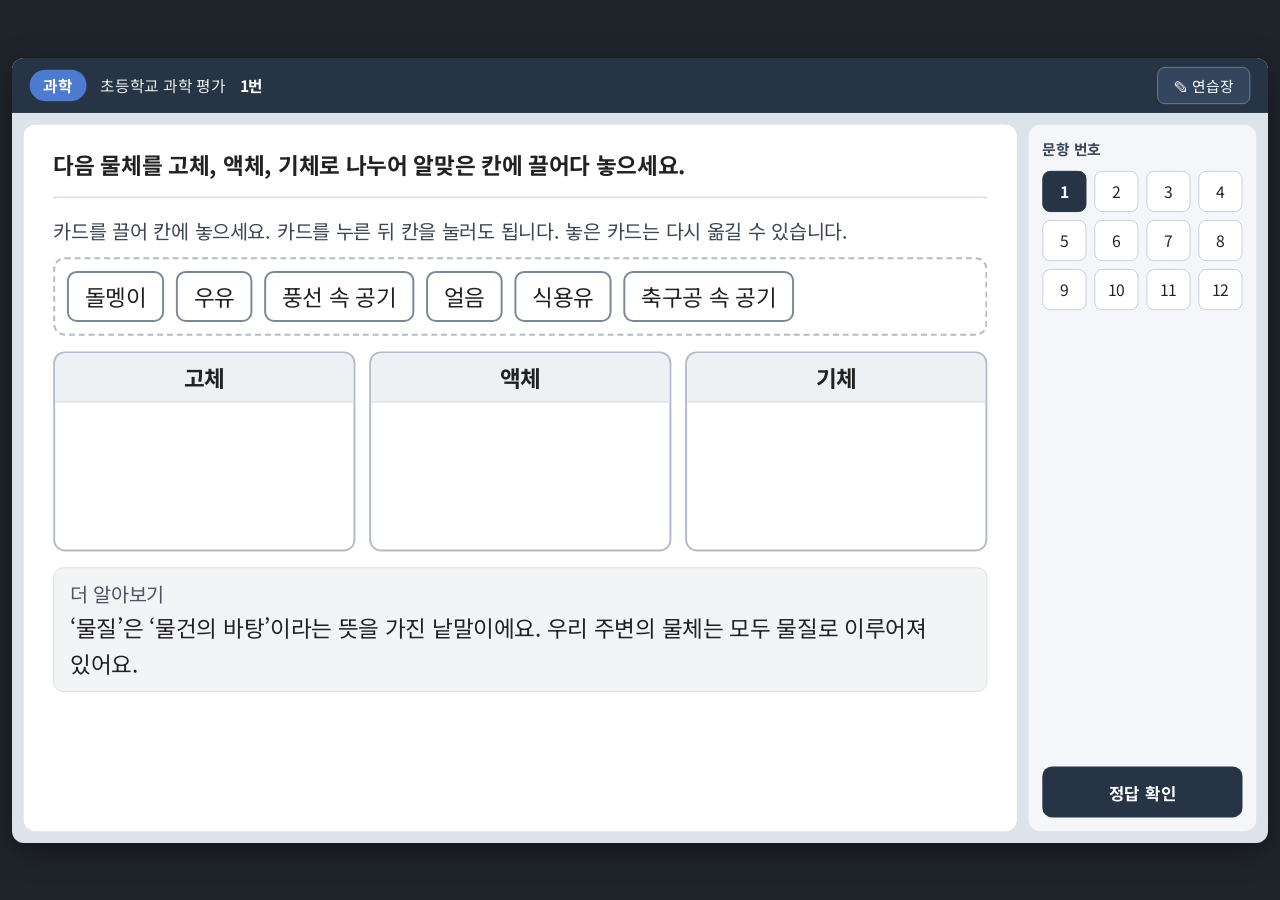
==== items/index.html @ 600858cb "평정용 12문항 추가: 최종 준거(14지표) 기준, 결함 스위치 설정 파일 - items/config.js: 준거·지표와 결함 8개의 켜고 끄기 설정 - items/items.js" ====
<!DOCTYPE html>
<html lang="ko">
<head>
<meta charset="utf-8">
<meta name="viewport" content="width=device-width, initial-scale=1">
<title>평정용 디지털 평가 문항</title>
<link rel="preconnect" href="https://fonts.googleapis.com">
<link rel="preconnect" href="https://fonts.gstatic.com" crossorigin>
<link href="https://fonts.googleapis.com/css2?family=Noto+Sans+KR:wght@400;500;700&family=Noto+Serif+KR:wght@400;700&display=swap" rel="stylesheet">
<link rel="stylesheet" href="style.css">
</head>
<body>
<div id="wrap">
  <div id="stage">
    <div id="screen">
      <!-- 1280×800 고정 캔버스 (11인치 태블릿 화면). 창 크기에 맞춰 통째로 확대·축소된다. -->
      <div id="canvas">
        <!-- ===== 플랫폼 공통 요소: 평정 대상 아님 ===== -->
        <header class="p-top">
          <span class="p-subject" id="pSubject"></span>
          <span class="p-title" id="pTitle"></span>
          <span class="p-no" id="pNo"></span>
          <button type="button" class="p-tool" id="pScratch" aria-pressed="false">✎ 연습장</button>
        </header>
        <div class="p-body">
          <!-- ===== 평정 대상 영역: 문항 화면 ===== -->
          <main class="p-main" aria-label="문항 화면">
            <div id="area"></div>
            <div id="scratch" class="p-scratch" hidden>
              <canvas id="scratchCanvas" aria-label="연습장"></canvas>
              <div class="p-scratch-bar">
                <span>연습장</span>
                <button type="button" id="scratchClear">모두 지우기</button>
                <button type="button" id="scratchClose">닫기</button>
              </div>
            </div>
          </main>
          <!-- ===== 플랫폼 공통 요소 ===== -->
          <aside class="p-side">
            <div class="p-side-t">문항 번호</div>
            <div class="p-nums" id="pNums"></div>
            <div class="p-feedback" id="pFeedback" role="status" aria-live="polite"></div>
            <button type="button" class="p-check" id="pCheck">정답 확인</button>
          </aside>
        </div>
      </div>
    </div>
  </div>
  <aside id="rpanel" hidden></aside>
</div>
<div id="ghostHost"></div>
<script src="config.js"></script>
<script src="items.js"></script>
<script src="engine.js"></script>
</body>
</html>
---- items/style.css ----
/* =========================================================
   평정용 문항 화면
   - 앞부분: 바깥 틀(창 맞추기)과 플랫폼 공통 요소 — 평정 대상 아님
   - 뒷부분: 문항 화면(.it) — 평정 대상. 결함이 꺼진 상태가 14개 지표를 모두 충족하는 기본값이다.
   ========================================================= */
:root {
  --sans: 'Noto Sans KR', 'Apple SD Gothic Neo', 'Malgun Gothic', sans-serif;
  --serif: 'Noto Serif KR', 'AppleMyungjo', 'Batang', serif;
  --blue: #2E5FA8;
  --blue-soft: #EAF1FC;
}
* { box-sizing: border-box; }
html, body { margin: 0; height: 100%; }
body { background: #1F242B; font-family: var(--sans); color: #1E2530; word-break: keep-all; }
button { font: inherit; color: inherit; }
:focus-visible { outline: 3px solid #F59E0B; outline-offset: 2px; }

#wrap { display: flex; height: 100vh; height: 100dvh; }
#stage { flex: 1; min-width: 0; display: flex; align-items: center; justify-content: center; }
#screen { position: relative; overflow: hidden; border-radius: 12px; box-shadow: 0 8px 30px rgba(0, 0, 0, .35); }
#canvas { position: absolute; top: 0; left: 0; width: 1280px; height: 800px; transform-origin: top left;
          display: flex; flex-direction: column; background: #DDE3EA; }
#ghostHost .ghost { position: fixed; z-index: 1000; pointer-events: none; transform-origin: center;
                    box-shadow: 0 8px 20px rgba(0, 0, 0, .28); font-family: var(--sans); font-size: 23px; }

/* ---------- 플랫폼 공통 요소 (평정 대상 아님) ---------- */
.p-top { flex: none; height: 56px; display: flex; align-items: center; gap: 14px; padding: 0 18px;
         background: #263445; color: #fff; }
.p-subject { padding: 4px 14px; border-radius: 999px; background: #4C7BD0; font-weight: 700; font-size: 16px; }
.p-title { font-size: 16px; opacity: .9; }
.p-no { font-size: 16px; font-weight: 700; }
.p-tool { margin-left: auto; min-height: 38px; padding: 0 16px; border-radius: 8px; border: 1px solid #6B7C93;
          background: #33465D; color: #fff; font-size: 15px; cursor: pointer; }
.p-tool.on { background: #F59E0B; border-color: #F59E0B; color: #1E2530; font-weight: 700; }
.p-body { flex: 1; min-height: 0; display: flex; gap: 12px; padding: 12px; }
.p-main { position: relative; flex: 1; min-width: 0; background: #fff; border-radius: 12px; overflow: hidden; }
#area { position: absolute; inset: 0; }
.p-side { flex: none; width: 232px; background: #F4F6F9; border-radius: 12px; padding: 14px;
          display: flex; flex-direction: column; gap: 12px; }
.p-side-t { font-weight: 700; font-size: 15px; color: #3B4656; }
.p-nums { display: grid; grid-template-columns: repeat(4, 1fr); gap: 8px; }
.p-num { height: 42px; border-radius: 8px; border: 1.5px solid #C9D0D9; background: #fff; font-size: 16px; cursor: pointer; }
.p-num.done { background: #DCE7F7; border-color: #DCE7F7; }
.p-num.on { background: #263445; border-color: #263445; color: #fff; font-weight: 700; }
.p-feedback { min-height: 48px; font-size: 16px; line-height: 1.5; color: #3B4656; }
.p-feedback.ok { color: #1B6B35; font-weight: 700; }
.p-feedback.no { color: #A33A2B; font-weight: 700; }
.p-feedback.warn { color: #7A4A00; }
.p-check { margin-top: auto; min-height: 52px; border: 0; border-radius: 10px; background: #263445; color: #fff;
           font-weight: 700; font-size: 17px; cursor: pointer; }
.p-scratch { position: absolute; inset: 0; z-index: 50; background: rgba(255, 253, 235, .55); }
.p-scratch canvas { position: absolute; inset: 0; cursor: crosshair; touch-action: none; }
.p-scratch-bar { position: absolute; top: 10px; right: 10px; display: flex; gap: 8px; align-items: center;
                 padding: 6px 8px 6px 14px; border-radius: 10px; background: #263445; color: #fff; font-size: 15px; }
.p-scratch-bar button { min-height: 36px; padding: 0 12px; border-radius: 7px; border: 0; background: #fff; color: #1E2530; font-size: 15px; cursor: pointer; }

/* 연구자 설정 칸 (?panel=1) */
#rpanel { flex: none; width: 360px; overflow-y: auto; background: #fff; padding: 18px 18px 40px; font-size: 14px; line-height: 1.5; }
#rpanel h2 { margin: 0 0 6px; font-size: 18px; }
.rp-note { color: #5B6573; margin: 0 0 12px; }
.rp-btns { display: flex; flex-wrap: wrap; gap: 6px; margin-bottom: 12px; }
.rp-btns button, .rp-go { border: 1px solid #C9D0D9; background: #F7F9FB; border-radius: 6px; padding: 5px 10px; cursor: pointer; }
.rp-list { list-style: none; margin: 0; padding: 0; display: grid; gap: 8px; }
.rp-list li { border: 1px solid #E1E6EC; border-radius: 8px; padding: 8px 10px; }
.rp-list li.cur { border-color: #2E5FA8; background: #F4F8FE; }
.rp-go { font-weight: 700; }
.rp-ind { margin: 6px 0 2px; font-weight: 700; color: #2E5FA8; }
.rp-sw { display: flex; align-items: center; gap: 6px; }
.rp-what { color: #5B6573; font-size: 13px; }
code { font-size: 12px; background: #EEF1F4; padding: 1px 4px; border-radius: 4px; }

/* =========================================================
   문항 화면 (평정 대상)
   1280×800 캔버스는 11인치 태블릿 화면을 본뜬 것이다. 23px ≈ 실제 화면 약 12pt.
   ========================================================= */
.it {
  --ifs: 23px;
  position: relative; height: 100%; overflow: auto;
  display: flex; flex-direction: column;
  padding: 22px 30px 24px;
  font-size: var(--ifs); line-height: 1.6; color: #222; background: #fff;
}

/* 문두: 맨 위 띠. 아래 선으로 지문·응답과 구분된다 */
.i-stem { flex: none; font-weight: 700; padding: 0 0 14px; margin: 0 0 18px; border-bottom: 2px solid #DDE3EA; }
.i-stem.with-fig { display: flex; align-items: center; justify-content: space-between; gap: 20px; }

/* 두 칸 배치: 왼쪽 지문·자료, 오른쪽 응답 */
.i-cols { flex: 1; min-height: 0; display: grid; grid-template-columns: 1fr 1fr; gap: 28px; align-items: start; }
.i-cols.wide-left { grid-template-columns: 1.15fr 1fr; }

/* 지문·자료 상자 */
.i-data { background: #F7F7F2; border: 1px solid #DEDDD2; border-radius: 10px; padding: 16px 18px; min-width: 0; }
.i-data svg { display: block; width: 100%; height: auto; }
.i-ptext { font-family: var(--serif); text-align: justify; word-break: break-all; }
.i-phead { margin: 0 0 8px; font-weight: 700; text-align: left; }
.i-para { margin: 0; text-indent: 1em; }
.i-ptext.poem { text-align: left; word-break: keep-all; }
.i-ptext.poem p { margin: 0; }
.i-ptext.poem .i-phead { margin-bottom: 10px; }
.i-smark b { font-family: var(--sans); font-weight: 700; }
.i-smark u { text-underline-offset: 5px; }
.i-table { width: 100%; border-collapse: collapse; background: #fff; text-align: center; }
.i-table th, .i-table td { border: 1.5px solid #9AA3AE; padding: 8px 10px; }
.i-table th { background: #EEF1F4; font-weight: 700; }
.i-note { margin: 12px 0 0; }

/* 응답 영역 */
.i-resp { min-width: 0; }
.i-resp.narrow { max-width: 520px; }
.i-guide { margin: 0 0 12px; font-size: 20px; line-height: 1.5; color: #3F4752; }

/* 선택형 */
.i-choices { list-style: none; margin: 0; padding: 0; display: grid; gap: 12px; }
.i-choice { width: 100%; display: flex; gap: 12px; align-items: flex-start; text-align: left;
            padding: 11px 16px; min-height: 58px; border-radius: 10px; border: 2px solid #C5CCD5; background: #fff;
            font-size: inherit; line-height: 1.5; cursor: pointer; }
.i-choice .i-mark { flex: none; font-weight: 700; }
.i-choice.on { border-color: var(--blue); background: var(--blue-soft); box-shadow: inset 0 0 0 1px var(--blue); }
.i-choice.on .i-mark { color: var(--blue); }
.i-choices.num .i-choice { align-items: center; }

/* 분수 */
.frac-wrap { display: inline-flex; align-items: center; gap: 2px; vertical-align: middle; }
.frac { display: inline-flex; flex-direction: column; align-items: center; line-height: 1.15; font-size: .95em; }
.frac > span { padding: 0 4px; }
.frac > span + span { border-top: 2px solid currentColor; }

/* 단답형 */
.i-answer-line { margin: 0; display: flex; align-items: center; gap: 10px; }
.i-input { font: inherit; color: #222; border: 2px solid #8C97A6; border-radius: 8px; background: #fff; padding: 6px 12px; min-height: 52px; }
.i-input:focus { outline: none; border-color: var(--blue); box-shadow: 0 0 0 3px rgba(46, 95, 168, .25); }
.i-input::placeholder { color: #737B86; }
.i-input.num { width: 6em; text-align: center; }
.i-input.word { width: 9em; }
.i-ansbox { border: 2px solid #C5CCD5; border-radius: 10px; padding: 12px 18px 18px; }
.i-ansbox-h { margin: 0 0 6px; font-weight: 700; color: #3F4752; }
.i-ansbox p:last-child { margin: 0; line-height: 2.1; }
.i-input.inline { width: 6.2em; min-height: 48px; margin: 0 6px; padding: 2px 10px; text-align: center;
                  border: 0; border-bottom: 3px solid var(--blue); border-radius: 6px 6px 0 0; background: #F1F6FD; }
/* 7번 결함(hiddenInputBlank): 입력 칸이 본문 괄호 속 빈 자리와 똑같이 보인다. 누르면 바로 쓸 수 있다. */
.i-input.inline.bare { width: 5.5em; margin: 0; padding: 0; min-height: 0; border: 0; background: transparent; box-shadow: none; }

/* 끌어 놓기 */
.i-bank { display: flex; flex-wrap: wrap; gap: 12px; min-height: 78px; padding: 12px;
          border: 2px dashed #B3BCC7; border-radius: 12px; margin-bottom: 16px; }
.i-bins { display: grid; gap: 14px; }
.i-bins.c3 { grid-template-columns: repeat(3, minmax(0, 1fr)); }
.i-bin { border: 2px solid #B3BCC7; border-radius: 12px; overflow: hidden; background: #fff; }
.i-bin-label { background: #EEF1F4; padding: 6px 12px; font-weight: 700; text-align: center; border-bottom: 1px solid #D5DBE2; }
.i-bin-drop { display: flex; flex-wrap: wrap; gap: 10px; min-height: 150px; padding: 12px; align-content: flex-start; }
.i-bank.hot, .i-bin.hot { border-color: var(--blue); background: #F4F8FE; }
.sel-mode .i-bin, .sel-mode .i-bank { border-color: #8FB0E8; }
.i-card { touch-action: none; user-select: none; -webkit-user-select: none;
          min-height: 52px; padding: 8px 16px; border-radius: 10px; border: 2px solid #7D8896; background: #fff;
          font-size: inherit; line-height: 1.4; text-align: left; cursor: grab; }
.i-card.sel { border-color: var(--blue); background: var(--blue-soft); box-shadow: 0 0 0 3px rgba(46, 95, 168, .28); }
.i-card.dragging { opacity: .35; }
/* 8번 결함(dotAfterDrop): 칸 안의 카드는 글자 없이 작은 점으로만 보인다.
   누르는 범위(52×52px)는 그대로라 조작 대상 크기는 충족한다. */
.i-card.as-dot { width: 52px; height: 52px; min-height: 0; padding: 0; border-color: transparent; background: transparent;
                 font-size: 0; position: relative; }
.i-card.as-dot::after { content: ''; position: absolute; left: 50%; top: 50%; width: 14px; height: 14px; margin: -7px 0 0 -7px;
                        border-radius: 50%; background: #5B6573; }
.i-card.as-dot.sel { background: var(--blue-soft); }
/* 분수 카드 */
.frac-bank { justify-content: center; }
.frac-bank .i-card, .i-slots .i-card { font-size: 28px; padding: 6px 22px; }
.i-slots { display: flex; align-items: stretch; gap: 10px; }
.i-slots .i-bin { flex: 1; }
.i-slots .i-bin-drop { min-height: 120px; justify-content: center; align-content: center; }
.i-lt { align-self: center; font-size: 34px; font-weight: 700; color: #3F4752; padding-top: 40px; }

/* 1번 결함(infoTrivia): 풀이에 쓰이지 않는 덧붙임 지식. 평범한 글상자(그림·강조 없음) */
.i-extra { margin-top: 16px; padding: 10px 16px; border-radius: 10px; background: #F3F4F6; border: 1px solid #DCDFE4; }
.i-extra p { margin: 0; }
.i-extra-h { font-size: 20px; color: #4B5563; }

/* 선 잇기 */
.i-match { position: relative; display: grid; grid-template-columns: 1fr 1fr; column-gap: 72px; }
.i-match.tight { grid-template-columns: .7fr 1fr; column-gap: 60px; }
.i-match.solo { max-width: 640px; }
.i-match.wide-right { grid-template-columns: .55fr 1.45fr; column-gap: 90px; max-width: 900px; }
.i-col { display: grid; gap: 14px; align-content: start; }
.i-node { touch-action: none; user-select: none; -webkit-user-select: none;
          position: relative; display: flex; align-items: center; gap: 10px; width: 100%;
          min-height: 60px; padding: 8px 14px; border-radius: 10px; border: 2px solid #C5CCD5; background: #fff;
          cursor: pointer; text-align: left; font-size: inherit; line-height: 1.45; }
/* 점은 상대 칸을 보도록 안쪽 가장자리에 둔다: 왼쪽 칸은 오른쪽 끝, 오른쪽 칸은 왼쪽 끝 */
.i-col.right .i-dot { order: -1; }
.i-node-t { flex: 1; text-align: center; }
.i-dot { flex: none; width: 18px; height: 18px; border-radius: 50%; border: 3px solid #4B5563; background: #fff; }
.i-node.linked .i-dot { background: var(--blue); border-color: var(--blue); }
.i-node.pending { border-color: var(--blue); box-shadow: 0 0 0 3px rgba(46, 95, 168, .28); }
.i-lines { position: absolute; inset: 0; width: 100%; height: 100%; overflow: visible; pointer-events: none; }
.i-lines line { stroke: var(--blue); stroke-width: 4; stroke-linecap: round; }
.i-lines line.hit { stroke: transparent; stroke-width: 22; pointer-events: stroke; cursor: pointer; }
.i-lines line.tmp { stroke-dasharray: 8 7; }

/* 5번: 지문 보기 단추와 팝업.
   팝업은 문두 띠 바로 아래(엔진이 top 을 맞춤)부터 문항 화면 아래 끝까지 덮는다. 문두는 가리지 않는다. */
.i-open { display: inline-flex; align-items: center; min-height: 52px; margin: 0 0 14px; padding: 0 20px;
          border-radius: 10px; border: 2px solid var(--blue); background: #fff; color: var(--blue); font-weight: 700; cursor: pointer; }
.i-pop { position: absolute; left: 0; right: 0; bottom: 0; z-index: 20; background: rgba(30, 37, 48, .45);
         display: flex; align-items: stretch; justify-content: center; padding: 10px 30px 20px; }
.i-pop[hidden] { display: none; }
.i-pop-card { width: 100%; max-width: 820px; background: #fff; border-radius: 12px; padding: 14px 26px 20px;
              overflow-y: auto; box-shadow: 0 10px 30px rgba(0, 0, 0, .25); }
.i-pop-close { display: block; margin: 0 0 8px auto; min-height: 44px; padding: 0 16px; border: 0; border-radius: 8px;
               background: #E5E8EC; cursor: pointer; font-size: 18px; }

/* 4번: 핵심 조건 강조 (결함 없는 판) */
.em-key { font-weight: 700; text-decoration: underline; text-underline-offset: 5px; text-decoration-thickness: 2px; }
/* 4번 결함(overEmphasis): 어구마다 서로 다른 강조. 대비는 모두 4.5:1 이상 */
.i-stem .x1, .i-stem .x2, .i-stem .x3, .i-stem .x4, .i-stem .x5 { font-weight: 700; }
.i-stem .x1 { color: #B42318; }
.i-stem .x2 { color: #1554A8; text-decoration: underline wavy; text-underline-offset: 6px; }
.i-stem .x3 { background: #FFE58A; padding: 0 3px; }
.i-stem .x4 { text-decoration: underline; text-underline-offset: 5px; text-decoration-thickness: 2px; }
.i-stem .x5 { color: #fff; background: #1554A8; padding: 0 5px; border-radius: 4px; }
.i-stem:has(.x1) { font-weight: 400; }

/* 2번 결함(bigMascot): 문두 옆의 큰 정지 캐릭터 */
.i-mascot { flex: none; width: 168px; height: 168px; margin: -8px 0 -6px; }

/* 6번: 모눈 그림 */
.i-figs { display: flex; gap: 24px; align-items: flex-start; justify-content: center; flex-wrap: wrap; }
.i-fig { margin: 0; }
.i-fig figcaption { font-weight: 700; margin-bottom: 4px; }
.i-fig svg { width: auto; }
/* 6번 결함(farApartFigures): (가)는 왼쪽 위, (나)는 오른쪽 아래 */
.i-far { flex: 1; min-height: 0; display: grid; grid-template-columns: 1fr 1fr; grid-template-rows: auto 1fr; gap: 24px 28px; }
.i-far .far-a { grid-column: 1; grid-row: 1; justify-self: start; }
.i-far .far-r { grid-column: 2; grid-row: 1; }
.i-far .far-b { grid-column: 2; grid-row: 2; justify-self: end; align-self: end; }
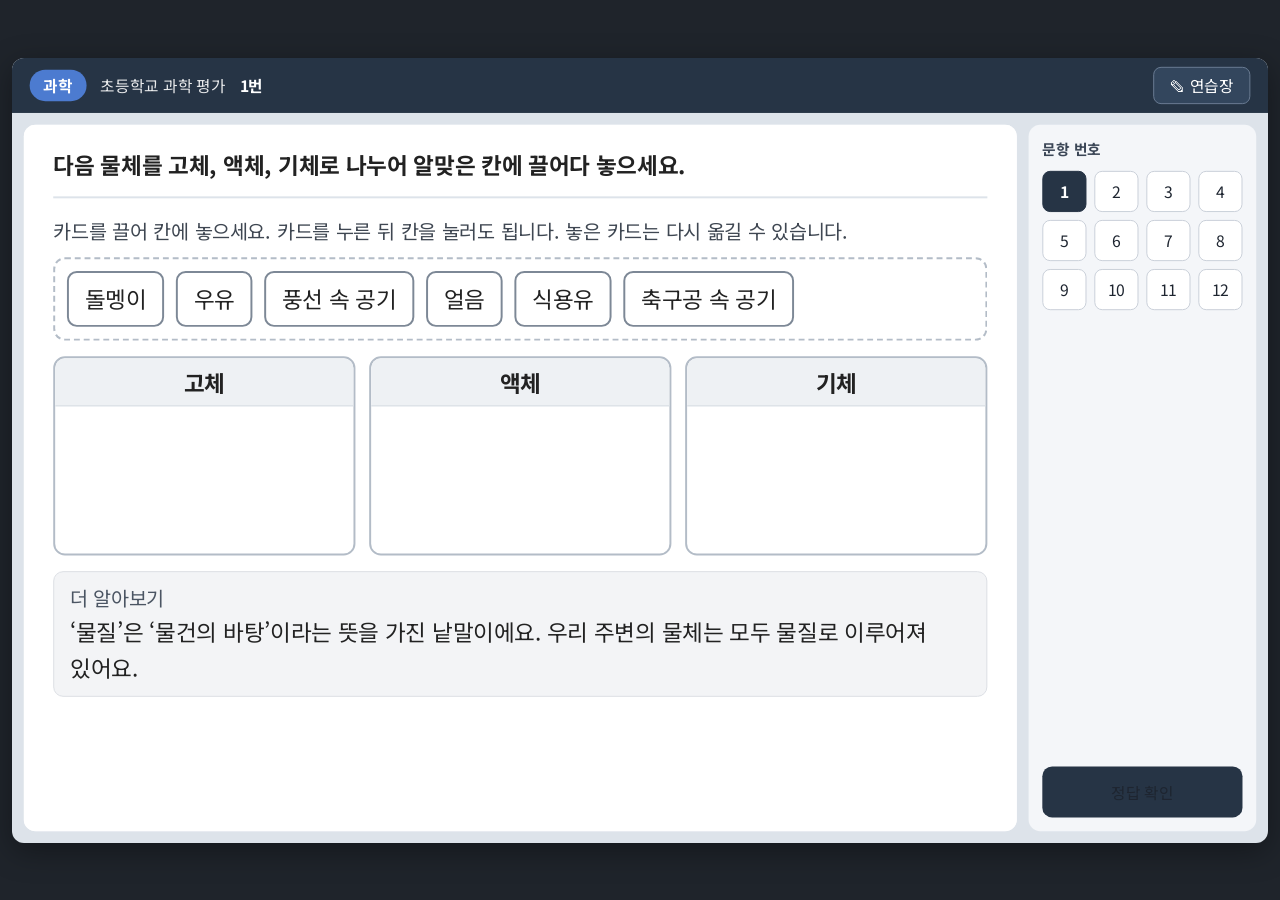
==== commit 337f79bb: "문항 화면 공용 모듈 분리와 Code.gs 초안 (초·중 세트 분리 전 중간 저장) - items/runtime.js: 플랫폼 틀과 응답 조작을 미리보기·평정 조사 화면이 함께 쓰" ====
--- a/items/index.html
+++ b/items/index.html
@@ -7,50 +7,21 @@
 <link rel="preconnect" href="https://fonts.googleapis.com">
 <link rel="preconnect" href="https://fonts.gstatic.com" crossorigin>
 <link href="https://fonts.googleapis.com/css2?family=Noto+Sans+KR:wght@400;500;700&family=Noto+Serif+KR:wght@400;700&display=swap" rel="stylesheet">
-<link rel="stylesheet" href="style.css">
+<link rel="stylesheet" href="page.css">
+<link rel="stylesheet" href="item.css">
 </head>
 <body>
 <div id="wrap">
   <div id="stage">
-    <div id="screen">
-      <!-- 1280×800 고정 캔버스 (11인치 태블릿 화면). 창 크기에 맞춰 통째로 확대·축소된다. -->
-      <div id="canvas">
-        <!-- ===== 플랫폼 공통 요소: 평정 대상 아님 ===== -->
-        <header class="p-top">
-          <span class="p-subject" id="pSubject"></span>
-          <span class="p-title" id="pTitle"></span>
-          <span class="p-no" id="pNo"></span>
-          <button type="button" class="p-tool" id="pScratch" aria-pressed="false">✎ 연습장</button>
-        </header>
-        <div class="p-body">
-          <!-- ===== 평정 대상 영역: 문항 화면 ===== -->
-          <main class="p-main" aria-label="문항 화면">
-            <div id="area"></div>
-            <div id="scratch" class="p-scratch" hidden>
-              <canvas id="scratchCanvas" aria-label="연습장"></canvas>
-              <div class="p-scratch-bar">
-                <span>연습장</span>
-                <button type="button" id="scratchClear">모두 지우기</button>
-                <button type="button" id="scratchClose">닫기</button>
-              </div>
-            </div>
-          </main>
-          <!-- ===== 플랫폼 공통 요소 ===== -->
-          <aside class="p-side">
-            <div class="p-side-t">문항 번호</div>
-            <div class="p-nums" id="pNums"></div>
-            <div class="p-feedback" id="pFeedback" role="status" aria-live="polite"></div>
-            <button type="button" class="p-check" id="pCheck">정답 확인</button>
-          </aside>
-        </div>
-      </div>
-    </div>
+    <!-- 1280×800 고정 캔버스 (11인치 태블릿 화면). 창 크기에 맞춰 통째로 확대·축소된다.
+         플랫폼 틀과 문항 화면은 runtime.js 가 이 안에 그린다. -->
+    <div id="screen"><div id="canvas"></div></div>
   </div>
   <aside id="rpanel" hidden></aside>
 </div>
-<div id="ghostHost"></div>
 <script src="config.js"></script>
 <script src="items.js"></script>
+<script src="runtime.js"></script>
 <script src="engine.js"></script>
 </body>
 </html>
--- a/items/page.css
+++ b/items/page.css
@@ -0,0 +1,33 @@
+/* 미리보기 페이지(items/index.html) 전용 — 창 맞추기와 연구자 설정 칸.
+   평정 조사 화면(/index.html)은 이 파일을 쓰지 않는다. */
+:root {
+  --sans: 'Noto Sans KR', 'Apple SD Gothic Neo', 'Malgun Gothic', sans-serif;
+  --serif: 'Noto Serif KR', 'AppleMyungjo', 'Batang', serif;
+  --blue: #2E5FA8;
+  --blue-soft: #EAF1FC;
+}
+* { box-sizing: border-box; }
+html, body { margin: 0; height: 100%; }
+body { background: #1F242B; font-family: var(--sans); color: #1E2530; word-break: keep-all; }
+button { font: inherit; color: inherit; }
+:focus-visible { outline: 3px solid #F59E0B; outline-offset: 2px; }
+
+#wrap { display: flex; height: 100vh; height: 100dvh; }
+#stage { flex: 1; min-width: 0; display: flex; align-items: center; justify-content: center; }
+#screen { position: relative; overflow: hidden; border-radius: 12px; box-shadow: 0 8px 30px rgba(0, 0, 0, .35); }
+#canvas { position: absolute; top: 0; left: 0; width: 1280px; height: 800px; transform-origin: top left; }
+
+/* 연구자 설정 칸 (?panel=1) */
+#rpanel { flex: none; width: 360px; overflow-y: auto; background: #fff; padding: 18px 18px 40px; font-size: 14px; line-height: 1.5; }
+#rpanel h2 { margin: 0 0 6px; font-size: 18px; }
+.rp-note { color: #5B6573; margin: 0 0 12px; }
+.rp-btns { display: flex; flex-wrap: wrap; gap: 6px; margin-bottom: 12px; }
+.rp-btns button, .rp-go { border: 1px solid #C9D0D9; background: #F7F9FB; border-radius: 6px; padding: 5px 10px; cursor: pointer; }
+.rp-list { list-style: none; margin: 0; padding: 0; display: grid; gap: 8px; }
+.rp-list li { border: 1px solid #E1E6EC; border-radius: 8px; padding: 8px 10px; }
+.rp-list li.cur { border-color: #2E5FA8; background: #F4F8FE; }
+.rp-go { font-weight: 700; }
+.rp-ind { margin: 6px 0 2px; font-weight: 700; color: #2E5FA8; }
+.rp-sw { display: flex; align-items: center; gap: 6px; }
+.rp-what { color: #5B6573; font-size: 13px; }
+code { font-size: 12px; background: #EEF1F4; padding: 1px 4px; border-radius: 4px; }
--- a/items/item.css
+++ b/items/item.css
@@ -0,0 +1,218 @@
+/* =========================================================
+   문항 화면 + 플랫폼 공통 요소 (items/runtime.js 가 그림)
+   미리보기(items/index.html)와 평정 조사 화면(/index.html)이 함께 쓴다.
+   - .p-* : 플랫폼 공통 요소(연습장·문항 번호·정답 확인) — 평정 대상 아님
+   - .it  : 문항 화면 — 평정 대상. 결함이 꺼진 상태가 14개 지표를 모두 충족하는 기본값이다.
+   ========================================================= */
+.p-frame {
+  --sans: 'Noto Sans KR', 'Apple SD Gothic Neo', 'Malgun Gothic', sans-serif;
+  --serif: 'Noto Serif KR', 'AppleMyungjo', 'Batang', serif;
+  --blue: #2E5FA8;
+  --blue-soft: #EAF1FC;
+  position: absolute; inset: 0; display: flex; flex-direction: column; background: #DDE3EA;
+  font-family: var(--sans); color: #1E2530; word-break: keep-all; text-align: left;
+}
+.p-frame *, .p-frame *::before, .p-frame *::after { box-sizing: border-box; }
+.p-frame button { font: inherit; color: inherit; }
+.p-frame :focus-visible { outline: 3px solid #F59E0B; outline-offset: 2px; }
+/* 끄는 동안 손가락을 따라다니는 카드 (문항 화면 밖 body 에 붙음) */
+#ghostHost .ghost { font-family: 'Noto Sans KR', 'Apple SD Gothic Neo', 'Malgun Gothic', sans-serif; box-sizing: border-box;
+                    position: fixed; z-index: 1000; pointer-events: none; transform-origin: center; color: #1E2530;
+                    box-shadow: 0 8px 20px rgba(0, 0, 0, .28); font-size: 23px; }
+
+/* ---------- 플랫폼 공통 요소 (평정 대상 아님) ---------- */
+.p-top { font-family: var(--sans); flex: none; height: 56px; display: flex; align-items: center; gap: 14px; padding: 0 18px;
+         background: #263445; color: #fff; }
+.p-subject { padding: 4px 14px; border-radius: 999px; background: #4C7BD0; font-weight: 700; font-size: 16px; }
+.p-title { font-size: 16px; opacity: .9; }
+.p-no { font-size: 16px; font-weight: 700; }
+.p-tool { margin-left: auto; min-height: 38px; padding: 0 16px; border-radius: 8px; border: 1px solid #6B7C93;
+          background: #33465D; color: #fff; font-size: 15px; cursor: pointer; }
+.p-tool.on { background: #F59E0B; border-color: #F59E0B; color: #1E2530; font-weight: 700; }
+.p-body { flex: 1; min-height: 0; display: flex; gap: 12px; padding: 12px; }
+.p-main { position: relative; flex: 1; min-width: 0; background: #fff; border-radius: 12px; overflow: hidden; }
+.p-area { position: absolute; inset: 0; }
+.p-side { flex: none; width: 232px; background: #F4F6F9; border-radius: 12px; padding: 14px;
+          display: flex; flex-direction: column; gap: 12px; }
+.p-side-t { font-weight: 700; font-size: 15px; color: #3B4656; }
+.p-nums { display: grid; grid-template-columns: repeat(4, 1fr); gap: 8px; }
+.p-num { height: 42px; border-radius: 8px; border: 1.5px solid #C9D0D9; background: #fff; font-size: 16px; cursor: pointer; }
+.p-num.done { background: #DCE7F7; border-color: #DCE7F7; }
+.p-num.on { background: #263445; border-color: #263445; color: #fff; font-weight: 700; }
+.p-feedback { min-height: 48px; font-size: 16px; line-height: 1.5; color: #3B4656; }
+.p-feedback.ok { color: #1B6B35; font-weight: 700; }
+.p-feedback.no { color: #A33A2B; font-weight: 700; }
+.p-feedback.warn { color: #7A4A00; }
+.p-check { margin-top: auto; min-height: 52px; border: 0; border-radius: 10px; background: #263445; color: #fff;
+           font-weight: 700; font-size: 17px; cursor: pointer; }
+.p-scratch { position: absolute; inset: 0; z-index: 50; background: rgba(255, 253, 235, .55); }
+.p-scratch canvas { position: absolute; inset: 0; cursor: crosshair; touch-action: none; }
+.p-scratch-bar { position: absolute; top: 10px; right: 10px; display: flex; gap: 8px; align-items: center;
+                 padding: 6px 8px 6px 14px; border-radius: 10px; background: #263445; color: #fff; font-size: 15px; }
+.p-scratch-bar button { min-height: 36px; padding: 0 12px; border-radius: 7px; border: 0; background: #fff; color: #1E2530; font-size: 15px; cursor: pointer; }
+
+
+/* =========================================================
+   문항 화면 (평정 대상)
+   1280×800 캔버스는 11인치 태블릿 화면을 본뜬 것이다. 23px ≈ 실제 화면 약 12pt.
+   ========================================================= */
+.it {
+  --ifs: 23px;
+  position: relative; height: 100%; overflow: auto;
+  display: flex; flex-direction: column;
+  padding: 22px 30px 24px;
+  font-size: var(--ifs); line-height: 1.6; color: #222; background: #fff;
+}
+
+/* 문두: 맨 위 띠. 아래 선으로 지문·응답과 구분된다 */
+.i-stem { flex: none; font-weight: 700; padding: 0 0 14px; margin: 0 0 18px; border-bottom: 2px solid #DDE3EA; }
+.i-stem.with-fig { display: flex; align-items: center; justify-content: space-between; gap: 20px; }
+
+/* 두 칸 배치: 왼쪽 지문·자료, 오른쪽 응답 */
+.i-cols { flex: 1; min-height: 0; display: grid; grid-template-columns: 1fr 1fr; gap: 28px; align-items: start; }
+.i-cols.wide-left { grid-template-columns: 1.15fr 1fr; }
+
+/* 지문·자료 상자 */
+.i-data { background: #F7F7F2; border: 1px solid #DEDDD2; border-radius: 10px; padding: 16px 18px; min-width: 0; }
+.i-data svg { display: block; width: 100%; height: auto; }
+.i-ptext { font-family: var(--serif); text-align: justify; word-break: break-all; }
+.i-phead { margin: 0 0 8px; font-weight: 700; text-align: left; }
+.i-para { margin: 0; text-indent: 1em; }
+.i-ptext.poem { text-align: left; word-break: keep-all; }
+.i-ptext.poem p { margin: 0; }
+.i-ptext.poem .i-phead { margin-bottom: 10px; }
+.i-smark b { font-family: var(--sans); font-weight: 700; }
+.i-smark u { text-underline-offset: 5px; }
+.i-table { width: 100%; border-collapse: collapse; background: #fff; text-align: center; }
+.i-table th, .i-table td { border: 1.5px solid #9AA3AE; padding: 8px 10px; }
+.i-table th { background: #EEF1F4; font-weight: 700; }
+.i-note { margin: 12px 0 0; }
+
+/* 응답 영역 */
+.i-resp { min-width: 0; }
+.i-resp.narrow { max-width: 520px; }
+.i-guide { margin: 0 0 12px; font-size: 20px; line-height: 1.5; color: #3F4752; }
+
+/* 선택형 */
+.i-choices { list-style: none; margin: 0; padding: 0; display: grid; gap: 12px; }
+.i-choice { width: 100%; display: flex; gap: 12px; align-items: flex-start; text-align: left;
+            padding: 11px 16px; min-height: 58px; border-radius: 10px; border: 2px solid #C5CCD5; background: #fff;
+            font-size: inherit; line-height: 1.5; cursor: pointer; }
+.i-choice .i-mark { flex: none; font-weight: 700; }
+.i-choice.on { border-color: var(--blue); background: var(--blue-soft); box-shadow: inset 0 0 0 1px var(--blue); }
+.i-choice.on .i-mark { color: var(--blue); }
+.i-choices.num .i-choice { align-items: center; }
+
+/* 분수 */
+.frac-wrap { display: inline-flex; align-items: center; gap: 2px; vertical-align: middle; }
+.frac { display: inline-flex; flex-direction: column; align-items: center; line-height: 1.15; font-size: .95em; }
+.frac > span { padding: 0 4px; }
+.frac > span + span { border-top: 2px solid currentColor; }
+
+/* 단답형 */
+.i-answer-line { margin: 0; display: flex; align-items: center; gap: 10px; }
+.i-input { font: inherit; color: #222; border: 2px solid #8C97A6; border-radius: 8px; background: #fff; padding: 6px 12px; min-height: 52px; }
+.i-input:focus { outline: none; border-color: var(--blue); box-shadow: 0 0 0 3px rgba(46, 95, 168, .25); }
+.i-input::placeholder { color: #737B86; }
+.i-input.num { width: 6em; text-align: center; }
+.i-input.word { width: 9em; }
+.i-ansbox { border: 2px solid #C5CCD5; border-radius: 10px; padding: 12px 18px 18px; }
+.i-ansbox-h { margin: 0 0 6px; font-weight: 700; color: #3F4752; }
+.i-ansbox p:last-child { margin: 0; line-height: 2.1; }
+.i-input.inline { width: 6.2em; min-height: 48px; margin: 0 6px; padding: 2px 10px; text-align: center;
+                  border: 0; border-bottom: 3px solid var(--blue); border-radius: 6px 6px 0 0; background: #F1F6FD; }
+/* 7번 결함(hiddenInputBlank): 입력 칸이 본문 괄호 속 빈 자리와 똑같이 보인다. 누르면 바로 쓸 수 있다. */
+.i-input.inline.bare { width: 5.5em; margin: 0; padding: 0; min-height: 0; border: 0; background: transparent; box-shadow: none; }
+
+/* 끌어 놓기 */
+.i-bank { display: flex; flex-wrap: wrap; gap: 12px; min-height: 78px; padding: 12px;
+          border: 2px dashed #B3BCC7; border-radius: 12px; margin-bottom: 16px; }
+.i-bins { display: grid; gap: 14px; }
+.i-bins.c3 { grid-template-columns: repeat(3, minmax(0, 1fr)); }
+.i-bin { border: 2px solid #B3BCC7; border-radius: 12px; overflow: hidden; background: #fff; }
+.i-bin-label { background: #EEF1F4; padding: 6px 12px; font-weight: 700; text-align: center; border-bottom: 1px solid #D5DBE2; }
+.i-bin-drop { display: flex; flex-wrap: wrap; gap: 10px; min-height: 150px; padding: 12px; align-content: flex-start; }
+.i-bank.hot, .i-bin.hot { border-color: var(--blue); background: #F4F8FE; }
+.sel-mode .i-bin, .sel-mode .i-bank { border-color: #8FB0E8; }
+.i-card { touch-action: none; user-select: none; -webkit-user-select: none;
+          min-height: 52px; padding: 8px 16px; border-radius: 10px; border: 2px solid #7D8896; background: #fff;
+          font-size: inherit; line-height: 1.4; text-align: left; cursor: grab; }
+.i-card.sel { border-color: var(--blue); background: var(--blue-soft); box-shadow: 0 0 0 3px rgba(46, 95, 168, .28); }
+.i-card.dragging { opacity: .35; }
+/* 8번 결함(dotAfterDrop): 칸 안의 카드는 글자 없이 작은 점으로만 보인다.
+   누르는 범위(52×52px)는 그대로라 조작 대상 크기는 충족한다. */
+.i-card.as-dot { width: 52px; height: 52px; min-height: 0; padding: 0; border-color: transparent; background: transparent;
+                 font-size: 0; position: relative; }
+.i-card.as-dot::after { content: ''; position: absolute; left: 50%; top: 50%; width: 14px; height: 14px; margin: -7px 0 0 -7px;
+                        border-radius: 50%; background: #5B6573; }
+.i-card.as-dot.sel { background: var(--blue-soft); }
+/* 분수 카드 */
+.frac-bank { justify-content: center; }
+.frac-bank .i-card, .i-slots .i-card { font-size: 28px; padding: 6px 22px; }
+.i-slots { display: flex; align-items: stretch; gap: 10px; }
+.i-slots .i-bin { flex: 1; }
+.i-slots .i-bin-drop { min-height: 120px; justify-content: center; align-content: center; }
+.i-lt { align-self: center; font-size: 34px; font-weight: 700; color: #3F4752; padding-top: 40px; }
+
+/* 1번 결함(infoTrivia): 풀이에 쓰이지 않는 덧붙임 지식. 평범한 글상자(그림·강조 없음) */
+.i-extra { margin-top: 16px; padding: 10px 16px; border-radius: 10px; background: #F3F4F6; border: 1px solid #DCDFE4; }
+.i-extra p { margin: 0; }
+.i-extra-h { font-size: 20px; color: #4B5563; }
+
+/* 선 잇기 */
+.i-match { position: relative; display: grid; grid-template-columns: 1fr 1fr; column-gap: 72px; }
+.i-match.tight { grid-template-columns: .7fr 1fr; column-gap: 60px; }
+.i-match.solo { max-width: 640px; }
+.i-match.wide-right { grid-template-columns: .55fr 1.45fr; column-gap: 90px; max-width: 900px; }
+.i-col { display: grid; gap: 14px; align-content: start; }
+.i-node { touch-action: none; user-select: none; -webkit-user-select: none;
+          position: relative; display: flex; align-items: center; gap: 10px; width: 100%;
+          min-height: 60px; padding: 8px 14px; border-radius: 10px; border: 2px solid #C5CCD5; background: #fff;
+          cursor: pointer; text-align: left; font-size: inherit; line-height: 1.45; }
+/* 점은 상대 칸을 보도록 안쪽 가장자리에 둔다: 왼쪽 칸은 오른쪽 끝, 오른쪽 칸은 왼쪽 끝 */
+.i-col.right .i-dot { order: -1; }
+.i-node-t { flex: 1; text-align: center; }
+.i-dot { flex: none; width: 18px; height: 18px; border-radius: 50%; border: 3px solid #4B5563; background: #fff; }
+.i-node.linked .i-dot { background: var(--blue); border-color: var(--blue); }
+.i-node.pending { border-color: var(--blue); box-shadow: 0 0 0 3px rgba(46, 95, 168, .28); }
+.i-lines { position: absolute; inset: 0; width: 100%; height: 100%; overflow: visible; pointer-events: none; }
+.i-lines line { stroke: var(--blue); stroke-width: 4; stroke-linecap: round; }
+.i-lines line.hit { stroke: transparent; stroke-width: 22; pointer-events: stroke; cursor: pointer; }
+.i-lines line.tmp { stroke-dasharray: 8 7; }
+
+/* 5번: 지문 보기 단추와 팝업.
+   팝업은 문두 띠 바로 아래(엔진이 top 을 맞춤)부터 문항 화면 아래 끝까지 덮는다. 문두는 가리지 않는다. */
+.i-open { display: inline-flex; align-items: center; min-height: 52px; margin: 0 0 14px; padding: 0 20px;
+          border-radius: 10px; border: 2px solid var(--blue); background: #fff; color: var(--blue); font-weight: 700; cursor: pointer; }
+.i-pop { position: absolute; left: 0; right: 0; bottom: 0; z-index: 20; background: rgba(30, 37, 48, .45);
+         display: flex; align-items: stretch; justify-content: center; padding: 10px 30px 20px; }
+.i-pop[hidden] { display: none; }
+.i-pop-card { width: 100%; max-width: 820px; background: #fff; border-radius: 12px; padding: 14px 26px 20px;
+              overflow-y: auto; box-shadow: 0 10px 30px rgba(0, 0, 0, .25); }
+.i-pop-close { display: block; margin: 0 0 8px auto; min-height: 44px; padding: 0 16px; border: 0; border-radius: 8px;
+               background: #E5E8EC; cursor: pointer; font-size: 18px; }
+
+/* 4번: 핵심 조건 강조 (결함 없는 판) */
+.em-key { font-weight: 700; text-decoration: underline; text-underline-offset: 5px; text-decoration-thickness: 2px; }
+/* 4번 결함(overEmphasis): 어구마다 서로 다른 강조. 대비는 모두 4.5:1 이상 */
+.i-stem .x1, .i-stem .x2, .i-stem .x3, .i-stem .x4, .i-stem .x5 { font-weight: 700; }
+.i-stem .x1 { color: #B42318; }
+.i-stem .x2 { color: #1554A8; text-decoration: underline wavy; text-underline-offset: 6px; }
+.i-stem .x3 { background: #FFE58A; padding: 0 3px; }
+.i-stem .x4 { text-decoration: underline; text-underline-offset: 5px; text-decoration-thickness: 2px; }
+.i-stem .x5 { color: #fff; background: #1554A8; padding: 0 5px; border-radius: 4px; }
+.i-stem:has(.x1) { font-weight: 400; }
+
+/* 2번 결함(bigMascot): 문두 옆의 큰 정지 캐릭터 */
+.i-mascot { flex: none; width: 168px; height: 168px; margin: -8px 0 -6px; }
+
+/* 6번: 모눈 그림 */
+.i-figs { display: flex; gap: 24px; align-items: flex-start; justify-content: center; flex-wrap: wrap; }
+.i-fig { margin: 0; }
+.i-fig figcaption { font-weight: 700; margin-bottom: 4px; }
+.i-fig svg { width: auto; }
+/* 6번 결함(farApartFigures): (가)는 왼쪽 위, (나)는 오른쪽 아래 */
+.i-far { flex: 1; min-height: 0; display: grid; grid-template-columns: 1fr 1fr; grid-template-rows: auto 1fr; gap: 24px 28px; }
+.i-far .far-a { grid-column: 1; grid-row: 1; justify-self: start; }
+.i-far .far-r { grid-column: 2; grid-row: 1; }
+.i-far .far-b { grid-column: 2; grid-row: 2; justify-self: end; align-self: end; }
